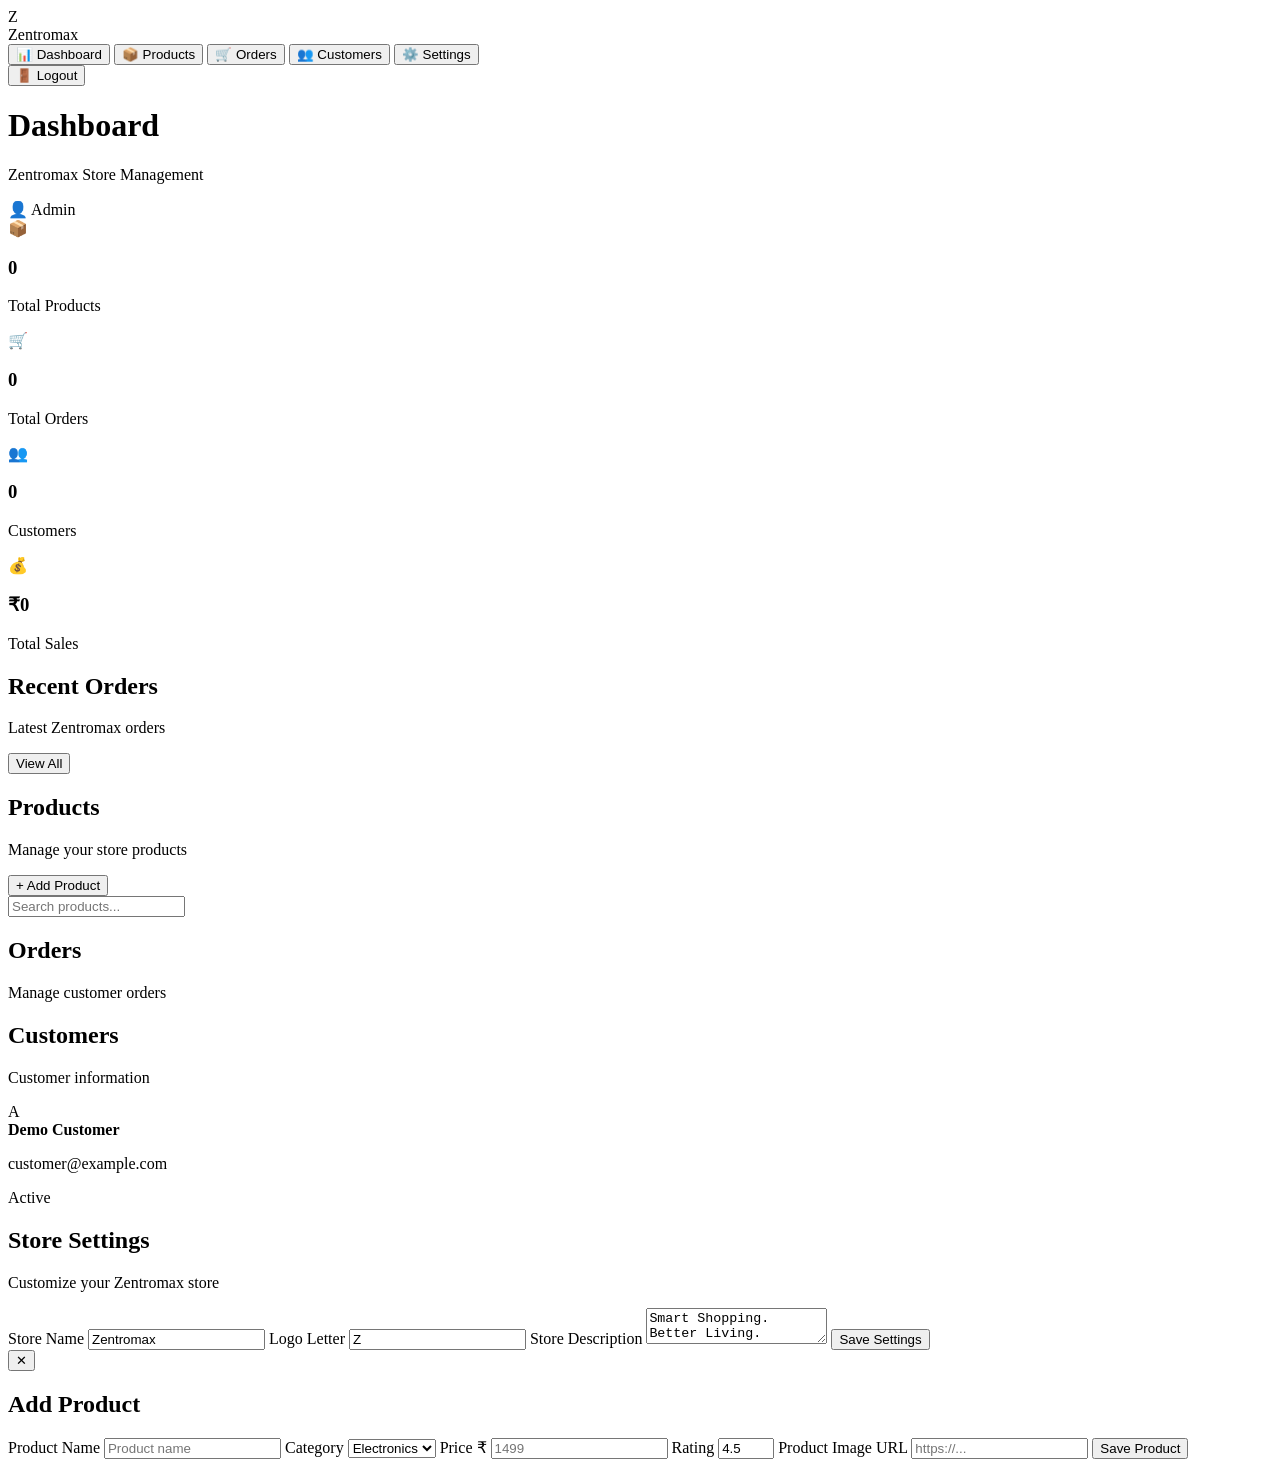
==== admin.html @ e3c0a826 "Create admin.html" ====
<!DOCTYPE html>
<html lang="en">
<head>
  <meta charset="UTF-8">
  <meta name="viewport" content="width=device-width, initial-scale=1.0">

  <title>Zentromax Admin Panel</title>

  <link rel="stylesheet" href="admin.css">
</head>

<body>

  <aside class="sidebar">

    <div class="brand">
      <div class="brand-logo">Z</div>
      <span>Zentromax</span>
    </div>

    <nav>

      <button class="active" onclick="showSection('dashboard')">
        📊 Dashboard
      </button>

      <button onclick="showSection('products')">
        📦 Products
      </button>

      <button onclick="showSection('orders')">
        🛒 Orders
      </button>

      <button onclick="showSection('customers')">
        👥 Customers
      </button>

      <button onclick="showSection('settings')">
        ⚙️ Settings
      </button>

    </nav>

    <button class="logout" onclick="logout()">
      🚪 Logout
    </button>

  </aside>


  <main class="main">

    <header class="topbar">

      <div>
        <h1 id="pageTitle">Dashboard</h1>
        <p>Zentromax Store Management</p>
      </div>

      <div class="admin-user">
        👤 Admin
      </div>

    </header>


    <!-- DASHBOARD -->

    <section id="dashboard" class="section active-section">

      <div class="stats">

        <div class="stat-card">
          <span>📦</span>
          <h3 id="totalProducts">0</h3>
          <p>Total Products</p>
        </div>

        <div class="stat-card">
          <span>🛒</span>
          <h3 id="totalOrders">0</h3>
          <p>Total Orders</p>
        </div>

        <div class="stat-card">
          <span>👥</span>
          <h3 id="totalCustomers">0</h3>
          <p>Customers</p>
        </div>

        <div class="stat-card">
          <span>💰</span>
          <h3 id="totalSales">₹0</h3>
          <p>Total Sales</p>
        </div>

      </div>


      <div class="panel">

        <div class="panel-title">

          <div>
            <h2>Recent Orders</h2>
            <p>Latest Zentromax orders</p>
          </div>

          <button onclick="showSection('orders')">
            View All
          </button>

        </div>

        <div id="recentOrders"></div>

      </div>

    </section>


    <!-- PRODUCTS -->

    <section id="products" class="section">

      <div class="section-actions">

        <div>
          <h2>Products</h2>
          <p>Manage your store products</p>
        </div>

        <button class="primary" onclick="openProductForm()">
          + Add Product
        </button>

      </div>


      <div class="panel">

        <div class="search-admin">

          <input
            id="productSearch"
            placeholder="Search products..."
            oninput="renderProducts()">

        </div>

        <div id="productTable"></div>

      </div>

    </section>


    <!-- ORDERS -->

    <section id="orders" class="section">

      <div class="section-actions">

        <div>
          <h2>Orders</h2>
          <p>Manage customer orders</p>
        </div>

      </div>

      <div class="panel">

        <div id="ordersTable"></div>

      </div>

    </section>


    <!-- CUSTOMERS -->

    <section id="customers" class="section">

      <div class="section-actions">

        <div>
          <h2>Customers</h2>
          <p>Customer information</p>
        </div>

      </div>

      <div class="panel">

        <div class="customer-card">
          <div class="avatar">A</div>

          <div>
            <strong>Demo Customer</strong>
            <p>customer@example.com</p>
          </div>

          <span class="status">
            Active
          </span>
        </div>

      </div>

    </section>


    <!-- SETTINGS -->

    <section id="settings" class="section">

      <div class="section-actions">

        <div>
          <h2>Store Settings</h2>
          <p>Customize your Zentromax store</p>
        </div>

      </div>


      <div class="panel settings-panel">

        <label>Store Name</label>

        <input
          id="storeName"
          value="Zentromax">

        <label>Logo Letter</label>

        <input
          id="logoLetter"
          maxlength="1"
          value="Z">

        <label>Store Description</label>

        <textarea id="storeDescription">Smart Shopping. Better Living.</textarea>

        <button class="primary" onclick="saveSettings()">
          Save Settings
        </button>

      </div>

    </section>

  </main>


  <!-- PRODUCT FORM -->

  <div id="productModal" class="modal">

    <div class="modal-card">

      <button
        class="close"
        onclick="closeProductForm()">
        ✕
      </button>

      <h2 id="formTitle">
        Add Product
      </h2>

      <form onsubmit="saveProduct(event)">

        <input
          type="hidden"
          id="editProductId">

        <label>Product Name</label>

        <input
          id="productName"
          required
          placeholder="Product name">


        <label>Category</label>

        <select id="productCategory" required>

          <option value="electronics">
            Electronics
          </option>

          <option value="fashion">
            Fashion
          </option>

          <option value="home">
            Home
          </option>

          <option value="books">
            Books
          </option>

          <option value="beauty">
            Beauty
          </option>

        </select>


        <label>Price ₹</label>

        <input
          id="productPrice"
          type="number"
          min="1"
          required
          placeholder="1499">


        <label>Rating</label>

        <input
          id="productRating"
          type="number"
          min="1"
          max="5"
          step="0.1"
          value="4.5">


        <label>Product Image URL</label>

        <input
          id="productImage"
          required
          placeholder="https://...">


        <button
          class="primary full"
          type="submit">

          Save Product

        </button>

      </form>

    </div>

  </div>


  <script src="admin.js"></script>

</body>
</html>
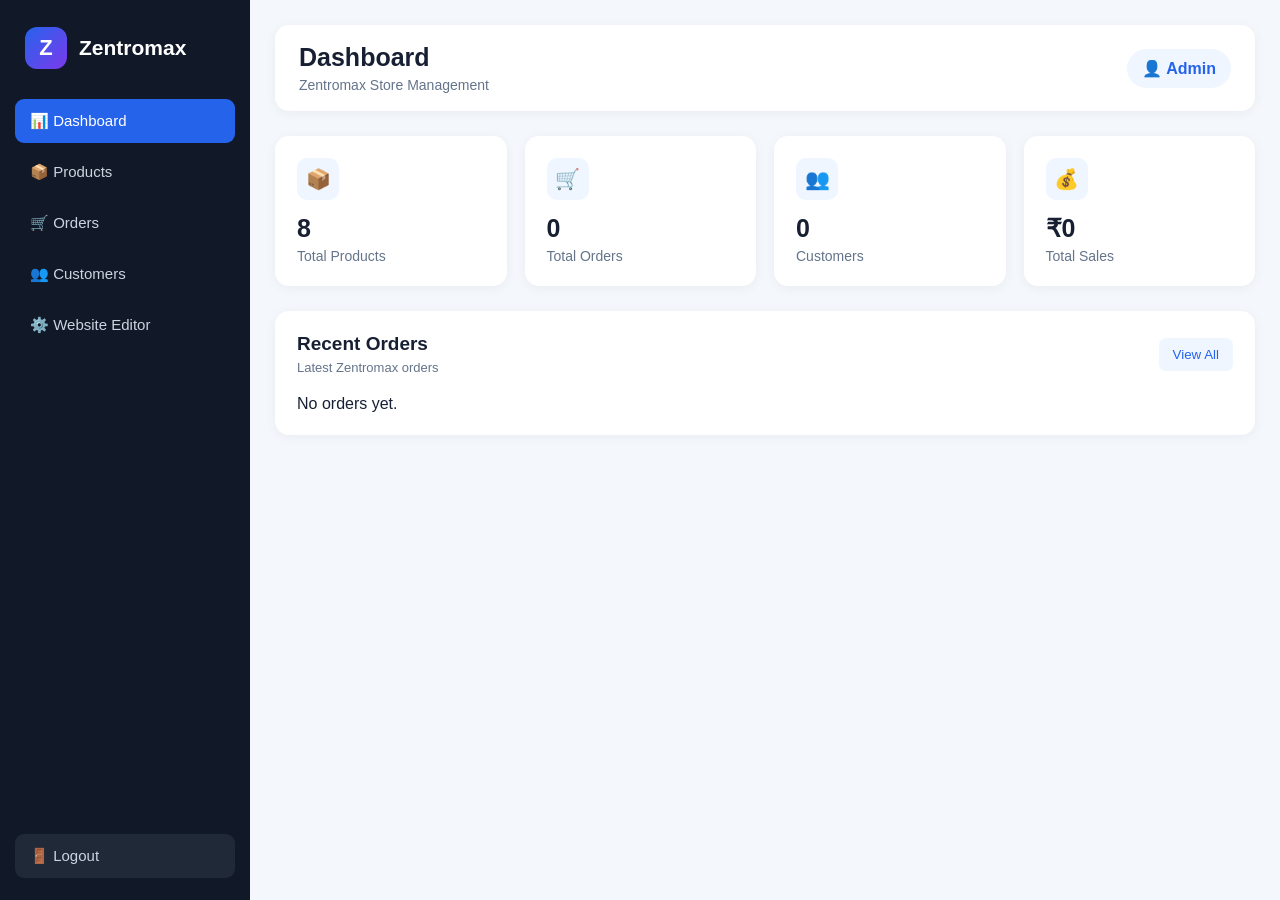
==== commit fb3e355b: "Add files via upload" ====
--- a/admin.html
+++ b/admin.html
@@ -37,7 +37,7 @@
       </button>
 
       <button onclick="showSection('settings')">
-        ⚙️ Settings
+        ⚙️ Website Editor
       </button>
 
     </nav>
@@ -218,8 +218,8 @@
       <div class="section-actions">
 
         <div>
-          <h2>Store Settings</h2>
-          <p>Customize your Zentromax store</p>
+          <h2>Website Editor</h2>
+          <p>Change your Main Zentromax website from this panel.</p>
         </div>
 
       </div>
@@ -227,25 +227,58 @@
 
       <div class="panel settings-panel">
 
+        <h3 style="margin-bottom:8px">Branding</h3>
+        <p style="color:#64748b;font-size:13px">These changes appear on the Main Website.</p>
+
         <label>Store Name</label>
-
-        <input
-          id="storeName"
-          value="Zentromax">
+        <input id="storeName" value="Zentromax">
 
         <label>Logo Letter</label>
-
-        <input
-          id="logoLetter"
-          maxlength="1"
-          value="Z">
+        <input id="logoLetter" maxlength="2" value="Z">
+
+        <label>Logo Image URL (optional)</label>
+        <input id="logoImage" type="url" placeholder="https://example.com/logo.png">
+
+        <label>Or Choose Logo File</label>
+        <input id="logoFile" type="file" accept="image/*">
+
+        <label>Favicon URL (optional)</label>
+        <input id="faviconUrl" type="url" placeholder="https://example.com/favicon.png">
 
         <label>Store Description</label>
-
         <textarea id="storeDescription">Smart Shopping. Better Living.</textarea>
 
+        <hr style="margin:25px 0;border:0;border-top:1px solid #edf1f6">
+
+        <h3 style="margin-bottom:8px">Homepage</h3>
+
+        <label>Hero Eyebrow</label>
+        <input id="heroEyebrow" value="WELCOME TO ZENTROMAX">
+
+        <label>Hero Heading</label>
+        <textarea id="heroTitle" rows="2">Smart Shopping.
+Better Living.</textarea>
+
+        <label>Hero Text</label>
+        <textarea id="heroText">Discover quality products, great prices and a better way to shop online.</textarea>
+
+        <label>Hero Button Text</label>
+        <input id="heroButton" value="Shop Now →">
+
+        <label>Hero Background Image URL (optional)</label>
+        <input id="heroImage" type="url" placeholder="https://example.com/banner.jpg">
+
+        <label>Or Choose Hero Image File</label>
+        <input id="heroFile" type="file" accept="image/*">
+
+        <label>Products Section Label</label>
+        <input id="productsEyebrow" value="FEATURED COLLECTION">
+
+        <label>Products Section Title</label>
+        <input id="productsTitle" value="Today's Picks">
+
         <button class="primary" onclick="saveSettings()">
-          Save Settings
+          Save Website Changes
         </button>
 
       </div>
@@ -340,6 +373,12 @@
           required
           placeholder="https://...">
 
+        <label>Product Description</label>
+        <textarea id="productDescription" rows="5" placeholder="Write product details..." style="width:100%;padding:12px;border:1px solid #dbe3ef;border-radius:8px;outline:none;font-size:14px;resize:vertical"></textarea>
+
+        <label>Reviews Count</label>
+        <input id="productReviews" type="number" min="0" value="0">
+
 
         <button
           class="primary full"
@@ -359,4 +398,4 @@
   <script src="admin.js"></script>
 
 </body>
-</html>
+</html>
--- a/admin.css
+++ b/admin.css
@@ -0,0 +1,636 @@
+* {
+  margin: 0;
+  padding: 0;
+  box-sizing: border-box;
+}
+
+body {
+  font-family: Arial, Helvetica, sans-serif;
+  background: #f4f7fb;
+  color: #172033;
+}
+
+/* =========================
+   SIDEBAR
+========================= */
+
+.sidebar {
+  position: fixed;
+  left: 0;
+  top: 0;
+  width: 250px;
+  height: 100vh;
+  background: #111827;
+  color: white;
+  padding: 22px 15px;
+  display: flex;
+  flex-direction: column;
+  z-index: 100;
+}
+
+.brand {
+  display: flex;
+  align-items: center;
+  gap: 12px;
+  padding: 5px 10px 30px;
+  font-size: 21px;
+  font-weight: bold;
+}
+
+.brand-logo {
+  width: 42px;
+  height: 42px;
+  background: linear-gradient(135deg, #2563eb, #7c3aed);
+  border-radius: 12px;
+  display: flex;
+  justify-content: center;
+  align-items: center;
+  font-size: 22px;
+}
+
+.sidebar nav {
+  display: flex;
+  flex-direction: column;
+  gap: 7px;
+}
+
+.sidebar nav button,
+.logout {
+  width: 100%;
+  border: none;
+  background: transparent;
+  color: #cbd5e1;
+  padding: 13px 15px;
+  border-radius: 9px;
+  text-align: left;
+  font-size: 15px;
+  cursor: pointer;
+  transition: 0.2s;
+}
+
+.sidebar nav button:hover,
+.sidebar nav button.active {
+  background: #2563eb;
+  color: white;
+}
+
+.logout {
+  margin-top: auto;
+  background: #1f2937;
+}
+
+.logout:hover {
+  background: #dc2626;
+  color: white;
+}
+
+/* =========================
+   MAIN
+========================= */
+
+.main {
+  margin-left: 250px;
+  min-height: 100vh;
+  padding: 25px;
+}
+
+.topbar {
+  min-height: 75px;
+  background: white;
+  border-radius: 14px;
+  padding: 18px 24px;
+  display: flex;
+  align-items: center;
+  justify-content: space-between;
+  box-shadow: 0 2px 12px rgba(0, 0, 0, 0.05);
+  margin-bottom: 25px;
+}
+
+.topbar h1 {
+  font-size: 25px;
+  margin-bottom: 5px;
+}
+
+.topbar p {
+  color: #64748b;
+  font-size: 14px;
+}
+
+.admin-user {
+  background: #eff6ff;
+  color: #2563eb;
+  padding: 10px 15px;
+  border-radius: 20px;
+  font-weight: bold;
+}
+
+/* =========================
+   SECTIONS
+========================= */
+
+.section {
+  display: none;
+}
+
+.active-section {
+  display: block;
+}
+
+.section-actions {
+  display: flex;
+  justify-content: space-between;
+  align-items: center;
+  margin-bottom: 20px;
+}
+
+.section-actions h2 {
+  font-size: 23px;
+  margin-bottom: 5px;
+}
+
+.section-actions p {
+  color: #64748b;
+}
+
+/* =========================
+   BUTTONS
+========================= */
+
+.primary {
+  background: #2563eb;
+  color: white;
+  border: none;
+  padding: 11px 18px;
+  border-radius: 8px;
+  cursor: pointer;
+  font-size: 14px;
+  font-weight: bold;
+}
+
+.primary:hover {
+  background: #1d4ed8;
+}
+
+.full {
+  width: 100%;
+  margin-top: 10px;
+}
+
+/* =========================
+   DASHBOARD CARDS
+========================= */
+
+.stats {
+  display: grid;
+  grid-template-columns: repeat(4, 1fr);
+  gap: 18px;
+  margin-bottom: 25px;
+}
+
+.stat-card {
+  background: white;
+  border-radius: 14px;
+  padding: 22px;
+  box-shadow: 0 2px 12px rgba(0, 0, 0, 0.05);
+}
+
+.stat-card span {
+  display: inline-flex;
+  width: 42px;
+  height: 42px;
+  align-items: center;
+  justify-content: center;
+  background: #eff6ff;
+  border-radius: 10px;
+  font-size: 20px;
+  margin-bottom: 14px;
+}
+
+.stat-card h3 {
+  font-size: 25px;
+  margin-bottom: 5px;
+}
+
+.stat-card p {
+  color: #64748b;
+  font-size: 14px;
+}
+
+/* =========================
+   PANELS
+========================= */
+
+.panel {
+  background: white;
+  border-radius: 14px;
+  padding: 22px;
+  box-shadow: 0 2px 12px rgba(0, 0, 0, 0.05);
+}
+
+.panel-title {
+  display: flex;
+  align-items: center;
+  justify-content: space-between;
+  margin-bottom: 20px;
+}
+
+.panel-title h2 {
+  font-size: 19px;
+  margin-bottom: 5px;
+}
+
+.panel-title p {
+  color: #64748b;
+  font-size: 13px;
+}
+
+.panel-title button {
+  border: none;
+  background: #eff6ff;
+  color: #2563eb;
+  padding: 9px 14px;
+  border-radius: 7px;
+  cursor: pointer;
+}
+
+/* =========================
+   SEARCH
+========================= */
+
+.search-admin {
+  margin-bottom: 20px;
+}
+
+.search-admin input {
+  width: 100%;
+  max-width: 400px;
+  border: 1px solid #dbe3ef;
+  padding: 12px 15px;
+  border-radius: 8px;
+  outline: none;
+  font-size: 14px;
+}
+
+.search-admin input:focus {
+  border-color: #2563eb;
+}
+
+/* =========================
+   TABLE
+========================= */
+
+.table-wrapper {
+  width: 100%;
+  overflow-x: auto;
+}
+
+.admin-table {
+  width: 100%;
+  border-collapse: collapse;
+  min-width: 700px;
+}
+
+.admin-table th {
+  text-align: left;
+  background: #f8fafc;
+  color: #64748b;
+  font-size: 13px;
+  padding: 14px;
+}
+
+.admin-table td {
+  padding: 14px;
+  border-top: 1px solid #edf1f6;
+  font-size: 14px;
+}
+
+.product-info {
+  display: flex;
+  align-items: center;
+  gap: 12px;
+}
+
+.product-info img {
+  width: 55px;
+  height: 55px;
+  object-fit: contain;
+  border-radius: 8px;
+  border: 1px solid #eee;
+}
+
+.product-name {
+  font-weight: bold;
+}
+
+.product-category {
+  color: #64748b;
+  font-size: 12px;
+  margin-top: 4px;
+}
+
+.edit-btn,
+.delete-btn {
+  border: none;
+  padding: 7px 10px;
+  border-radius: 6px;
+  cursor: pointer;
+  margin-right: 5px;
+}
+
+.edit-btn {
+  background: #dbeafe;
+  color: #1d4ed8;
+}
+
+.delete-btn {
+  background: #fee2e2;
+  color: #dc2626;
+}
+
+.edit-btn:hover {
+  background: #bfdbfe;
+}
+
+.delete-btn:hover {
+  background: #fecaca;
+}
+
+/* =========================
+   STATUS
+========================= */
+
+.status {
+  display: inline-block;
+  padding: 5px 10px;
+  border-radius: 20px;
+  background: #dcfce7;
+  color: #15803d;
+  font-size: 12px;
+  font-weight: bold;
+}
+
+/* =========================
+   CUSTOMER
+========================= */
+
+.customer-card {
+  display: flex;
+  align-items: center;
+  gap: 15px;
+  padding: 15px;
+  border: 1px solid #edf1f6;
+  border-radius: 10px;
+}
+
+.avatar {
+  width: 45px;
+  height: 45px;
+  background: #2563eb;
+  color: white;
+  border-radius: 50%;
+  display: flex;
+  align-items: center;
+  justify-content: center;
+  font-weight: bold;
+}
+
+.customer-card p {
+  color: #64748b;
+  font-size: 13px;
+  margin-top: 4px;
+}
+
+.customer-card .status {
+  margin-left: auto;
+}
+
+/* =========================
+   SETTINGS
+========================= */
+
+.settings-panel {
+  max-width: 700px;
+}
+
+.settings-panel label {
+  display: block;
+  font-size: 14px;
+  font-weight: bold;
+  margin: 15px 0 7px;
+}
+
+.settings-panel input,
+.settings-panel textarea,
+.modal-card input,
+.modal-card select {
+  width: 100%;
+  padding: 12px;
+  border: 1px solid #dbe3ef;
+  border-radius: 8px;
+  outline: none;
+  font-size: 14px;
+}
+
+.settings-panel textarea {
+  min-height: 100px;
+  resize: vertical;
+  font-family: Arial, Helvetica, sans-serif;
+  line-height: 1.5;
+}
+
+.settings-panel input:focus,
+.settings-panel textarea:focus,
+.modal-card input:focus,
+.modal-card select:focus {
+  border-color: #2563eb;
+}
+
+.settings-panel .primary {
+  margin-top: 20px;
+}
+
+/* =========================
+   MODAL
+========================= */
+
+.modal {
+  position: fixed;
+  inset: 0;
+  background: rgba(15, 23, 42, 0.65);
+  display: none;
+  align-items: center;
+  justify-content: center;
+  z-index: 999;
+  padding: 20px;
+}
+
+.modal.show {
+  display: flex;
+}
+
+.modal-card {
+  width: 500px;
+  max-width: 100%;
+  max-height: 90vh;
+  overflow-y: auto;
+  background: white;
+  border-radius: 15px;
+  padding: 25px;
+  position: relative;
+}
+
+.modal-card h2 {
+  margin-bottom: 20px;
+}
+
+.modal-card label {
+  display: block;
+  font-size: 14px;
+  font-weight: bold;
+  margin: 13px 0 7px;
+}
+
+.close {
+  position: absolute;
+  top: 15px;
+  right: 17px;
+  border: none;
+  background: #f1f5f9;
+  width: 35px;
+  height: 35px;
+  border-radius: 50%;
+  cursor: pointer;
+  font-size: 17px;
+}
+
+.close:hover {
+  background: #fee2e2;
+  color: #dc2626;
+}
+
+/* =========================
+   ORDER ROW
+========================= */
+
+.order-row {
+  display: flex;
+  align-items: center;
+  justify-content: space-between;
+  padding: 15px 0;
+  border-bottom: 1px solid #edf1f6;
+}
+
+.order-row:last-child {
+  border-bottom: none;
+}
+
+.order-id {
+  font-weight: bold;
+}
+
+.order-customer {
+  color: #64748b;
+  font-size: 13px;
+  margin-top: 4px;
+}
+
+.order-price {
+  font-weight: bold;
+}
+
+/* =========================
+   MOBILE
+========================= */
+
+@media (max-width: 1000px) {
+
+  .stats {
+    grid-template-columns: repeat(2, 1fr);
+  }
+
+}
+
+@media (max-width: 700px) {
+
+  .sidebar {
+    width: 70px;
+    padding: 15px 8px;
+  }
+
+  .brand {
+    justify-content: center;
+    padding: 5px 0 25px;
+  }
+
+  .brand span {
+    display: none;
+  }
+
+  .sidebar nav button {
+    text-align: center;
+    padding: 13px 5px;
+    font-size: 0;
+  }
+
+  .sidebar nav button::first-letter {
+    font-size: 20px;
+  }
+
+  .logout {
+    font-size: 0;
+    text-align: center;
+  }
+
+  .logout::first-letter {
+    font-size: 20px;
+  }
+
+  .main {
+    margin-left: 70px;
+    padding: 15px;
+  }
+
+  .topbar {
+    padding: 15px;
+  }
+
+  .topbar h1 {
+    font-size: 20px;
+  }
+
+  .admin-user {
+    font-size: 12px;
+    padding: 8px;
+  }
+
+  .stats {
+    grid-template-columns: 1fr;
+  }
+
+  .section-actions {
+    gap: 15px;
+    align-items: flex-start;
+    flex-direction: column;
+  }
+
+  .panel {
+    padding: 15px;
+  }
+
+}
+
+@media (max-width: 450px) {
+
+  .main {
+    padding: 10px;
+  }
+
+  .topbar {
+    margin-bottom: 15px;
+  }
+
+  .topbar p {
+    display: none;
+  }
+
+}
